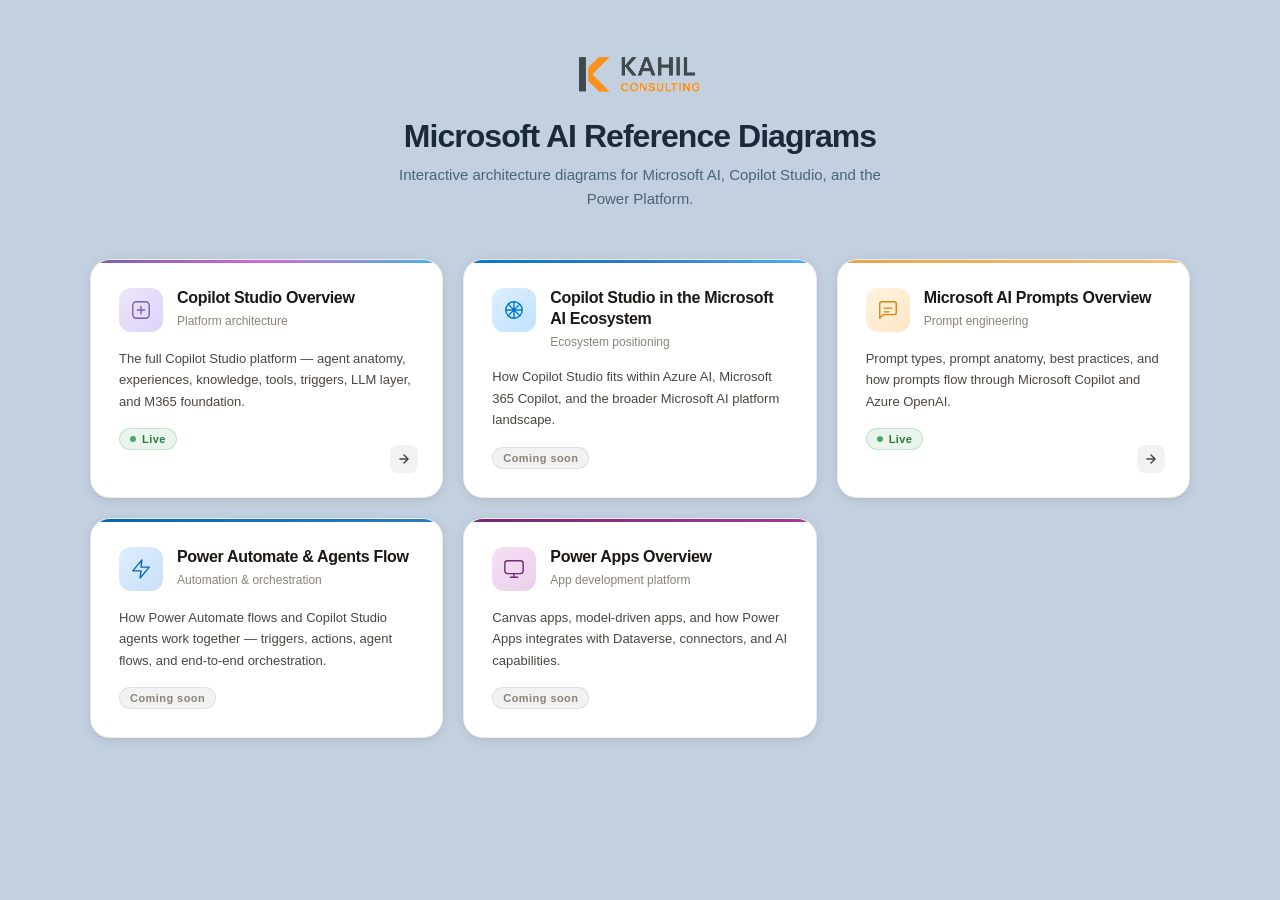
==== index.html @ 8d04fe85 "Changes to diagrams" ====
<!DOCTYPE html>
<html lang="en">
<head>
<meta charset="UTF-8">
<meta name="viewport" content="width=device-width, initial-scale=1.0">
<title>Microsoft AI Diagrams</title>
<style>
*{margin:0;padding:0;box-sizing:border-box}
html,body{min-height:100vh;background:#c2d0e0;font-family:'Segoe UI',sans-serif}
body{padding:48px 40px 64px}

/* ── Header ── */
.header{text-align:center;margin-bottom:48px}
.header-logo{height:52px;width:auto;margin-bottom:18px;display:block;margin-left:auto;margin-right:auto}
.header h1{font-size:32px;font-weight:700;color:#1a2a38;letter-spacing:-0.03em;margin-bottom:8px}
.header p{font-size:15px;color:#4a6478;max-width:520px;margin:0 auto;line-height:1.6}

/* ── Grid ── */
.grid{display:grid;grid-template-columns:repeat(auto-fill,minmax(300px,1fr));gap:20px;max-width:1100px;margin:0 auto}

/* ── Card base ── */
.card{background:#fff;border-radius:20px;border:1px solid rgba(0,0,0,0.07);padding:28px;display:flex;flex-direction:column;gap:16px;box-shadow:0 2px 12px rgba(0,0,0,0.08),0 1px 3px rgba(0,0,0,0.05);transition:transform 0.18s,box-shadow 0.18s;position:relative;overflow:hidden}
.card::before{content:'';position:absolute;top:0;left:0;right:0;height:3px;border-radius:20px 20px 0 0}

/* Live cards are clickable */
.card.live{cursor:pointer;text-decoration:none;color:inherit;display:flex}
.card.live:hover{transform:translateY(-3px);box-shadow:0 8px 28px rgba(0,0,0,0.14),0 2px 6px rgba(0,0,0,0.08)}
.card.live:active{transform:translateY(-1px)}

/* ── Accent colours per card ── */
.card.copilot-studio::before{background:linear-gradient(90deg,#7b5ea7,#c96dd8,#43b4e4)}
.card.ai-ecosystem::before{background:linear-gradient(90deg,#0078d4,#2b7dc2,#50b0f0)}
.card.prompts::before{background:linear-gradient(90deg,#e8a44c,#f0c078)}
.card.power-automate::before{background:linear-gradient(90deg,#0066b8,#2b7dc2)}
.card.power-apps::before{background:linear-gradient(90deg,#742774,#9a3f9a)}

/* ── Card icon ── */
.card-icon{width:44px;height:44px;border-radius:12px;display:flex;align-items:center;justify-content:center;flex-shrink:0}
.card-icon svg{width:22px;height:22px}
.card.copilot-studio .card-icon{background:linear-gradient(135deg,#ede5f8,#ddd3fa)}
.card.copilot-studio .card-icon svg{color:#7b5ea7}
.card.ai-ecosystem .card-icon{background:linear-gradient(135deg,#ddf0ff,#c0e0ff)}
.card.ai-ecosystem .card-icon svg{color:#0078d4}
.card.prompts .card-icon{background:linear-gradient(135deg,#fef3e2,#fde6c4)}
.card.prompts .card-icon svg{color:#d4880f}
.card.power-automate .card-icon{background:linear-gradient(135deg,#deeeff,#c8dff8)}
.card.power-automate .card-icon svg{color:#0066b8}
.card.power-apps .card-icon{background:linear-gradient(135deg,#f5e0f5,#ead0ea)}
.card.power-apps .card-icon svg{color:#742774}

/* ── Card content ── */
.card-top{display:flex;align-items:flex-start;gap:14px}
.card-meta{flex:1}
.card-title{font-size:16px;font-weight:700;color:#1a1714;letter-spacing:-0.02em;line-height:1.3;margin-bottom:4px}
.card-sub{font-size:12px;color:#8a8477;font-weight:400;line-height:1.4}
.card-desc{font-size:13px;color:#4a4540;line-height:1.65}

/* ── Status badge ── */
.badge{display:inline-flex;align-items:center;gap:6px;padding:4px 10px;border-radius:20px;font-size:11px;font-weight:700;letter-spacing:0.04em;width:fit-content}
.badge.live{background:rgba(76,168,96,0.12);color:#2d7a3d;border:1px solid rgba(76,168,96,0.25)}
.badge.live::before{content:'';width:6px;height:6px;border-radius:50%;background:#4ca860;display:inline-block}
.badge.soon{background:rgba(0,0,0,0.05);color:#8a8477;border:1px solid rgba(0,0,0,0.08)}

/* ── Arrow for live cards ── */
.card-arrow{position:absolute;bottom:24px;right:24px;width:28px;height:28px;border-radius:8px;background:rgba(0,0,0,0.05);display:flex;align-items:center;justify-content:center;transition:background 0.15s}
.card.live:hover .card-arrow{background:rgba(0,0,0,0.1)}
.card-arrow svg{width:14px;height:14px;color:#4a4540}

@media(max-width:640px){
  body{padding:32px 20px 48px}
  .header h1{font-size:24px}
  .grid{grid-template-columns:1fr}
}
</style>
</head>
<body>

<div class="header">
  <img class="header-logo" src="shared/images/KahilConsulting-logo.png" alt="Kahil Consulting">
  <h1>Microsoft AI Reference Diagrams</h1>
  <p>Interactive architecture diagrams for Microsoft AI, Copilot Studio, and the Power Platform.</p>
</div>

<div class="grid">

  <!-- 1. Copilot Studio Overview — LIVE -->
  <a class="card live copilot-studio" href="Copilot Studio Overview Diagram.html">
    <div class="card-top">
      <div class="card-icon">
        <svg viewBox="0 0 24 24" fill="none" stroke="currentColor" stroke-width="1.5" stroke-linecap="round" stroke-linejoin="round"><rect x="3" y="3" width="18" height="18" rx="4"/><path d="M8 12h8M12 8v8"/></svg>
      </div>
      <div class="card-meta">
        <div class="card-title">Copilot Studio Overview</div>
        <div class="card-sub">Platform architecture</div>
      </div>
    </div>
    <div class="card-desc">The full Copilot Studio platform — agent anatomy, experiences, knowledge, tools, triggers, LLM layer, and M365 foundation.</div>
    <div class="badge live">Live</div>
    <div class="card-arrow">
      <svg viewBox="0 0 24 24" fill="none" stroke="currentColor" stroke-width="2.5" stroke-linecap="round" stroke-linejoin="round"><path d="M5 12h14M12 5l7 7-7 7"/></svg>
    </div>
  </a>

  <!-- 2. Copilot Studio in the Microsoft AI Ecosystem — Coming Soon -->
  <div class="card ai-ecosystem">
    <div class="card-top">
      <div class="card-icon">
        <svg viewBox="0 0 24 24" fill="none" stroke="currentColor" stroke-width="1.5" stroke-linecap="round" stroke-linejoin="round"><circle cx="12" cy="12" r="9"/><path d="M12 3v18M3 12h18M5.6 5.6l12.8 12.8M18.4 5.6L5.6 18.4"/></svg>
      </div>
      <div class="card-meta">
        <div class="card-title">Copilot Studio in the Microsoft AI Ecosystem</div>
        <div class="card-sub">Ecosystem positioning</div>
      </div>
    </div>
    <div class="card-desc">How Copilot Studio fits within Azure AI, Microsoft 365 Copilot, and the broader Microsoft AI platform landscape.</div>
    <div class="badge soon">Coming soon</div>
  </div>

  <!-- 3. Microsoft AI Prompts Overview — LIVE -->
  <a class="card live prompts" href="AI Prompts Overview Diagram.html">
    <div class="card-top">
      <div class="card-icon">
        <svg viewBox="0 0 24 24" fill="none" stroke="currentColor" stroke-width="1.5" stroke-linecap="round" stroke-linejoin="round"><path d="M21 15a2 2 0 0 1-2 2H7l-4 4V5a2 2 0 0 1 2-2h14a2 2 0 0 1 2 2z"/><path d="M8 10h8M8 14h5"/></svg>
      </div>
      <div class="card-meta">
        <div class="card-title">Microsoft AI Prompts Overview</div>
        <div class="card-sub">Prompt engineering</div>
      </div>
    </div>
    <div class="card-desc">Prompt types, prompt anatomy, best practices, and how prompts flow through Microsoft Copilot and Azure OpenAI.</div>
    <div class="badge live">Live</div>
    <div class="card-arrow">
      <svg viewBox="0 0 24 24" fill="none" stroke="currentColor" stroke-width="2.5" stroke-linecap="round" stroke-linejoin="round"><path d="M5 12h14M12 5l7 7-7 7"/></svg>
    </div>
  </a>

  <!-- 4. Power Automate and Agents Flow — Coming Soon -->
  <div class="card power-automate">
    <div class="card-top">
      <div class="card-icon">
        <svg viewBox="0 0 24 24" fill="none" stroke="currentColor" stroke-width="1.5" stroke-linecap="round" stroke-linejoin="round"><path d="M13 2L3 14h9l-1 8 10-12h-9l1-8z"/></svg>
      </div>
      <div class="card-meta">
        <div class="card-title">Power Automate &amp; Agents Flow</div>
        <div class="card-sub">Automation &amp; orchestration</div>
      </div>
    </div>
    <div class="card-desc">How Power Automate flows and Copilot Studio agents work together — triggers, actions, agent flows, and end-to-end orchestration.</div>
    <div class="badge soon">Coming soon</div>
  </div>

  <!-- 5. Power Apps Overview — Coming Soon -->
  <div class="card power-apps">
    <div class="card-top">
      <div class="card-icon">
        <svg viewBox="0 0 24 24" fill="none" stroke="currentColor" stroke-width="1.5" stroke-linecap="round" stroke-linejoin="round"><rect x="2" y="3" width="20" height="14" rx="3"/><path d="M8 21h8M12 17v4"/></svg>
      </div>
      <div class="card-meta">
        <div class="card-title">Power Apps Overview</div>
        <div class="card-sub">App development platform</div>
      </div>
    </div>
    <div class="card-desc">Canvas apps, model-driven apps, and how Power Apps integrates with Dataverse, connectors, and AI capabilities.</div>
    <div class="badge soon">Coming soon</div>
  </div>

</div>
</body>
</html>
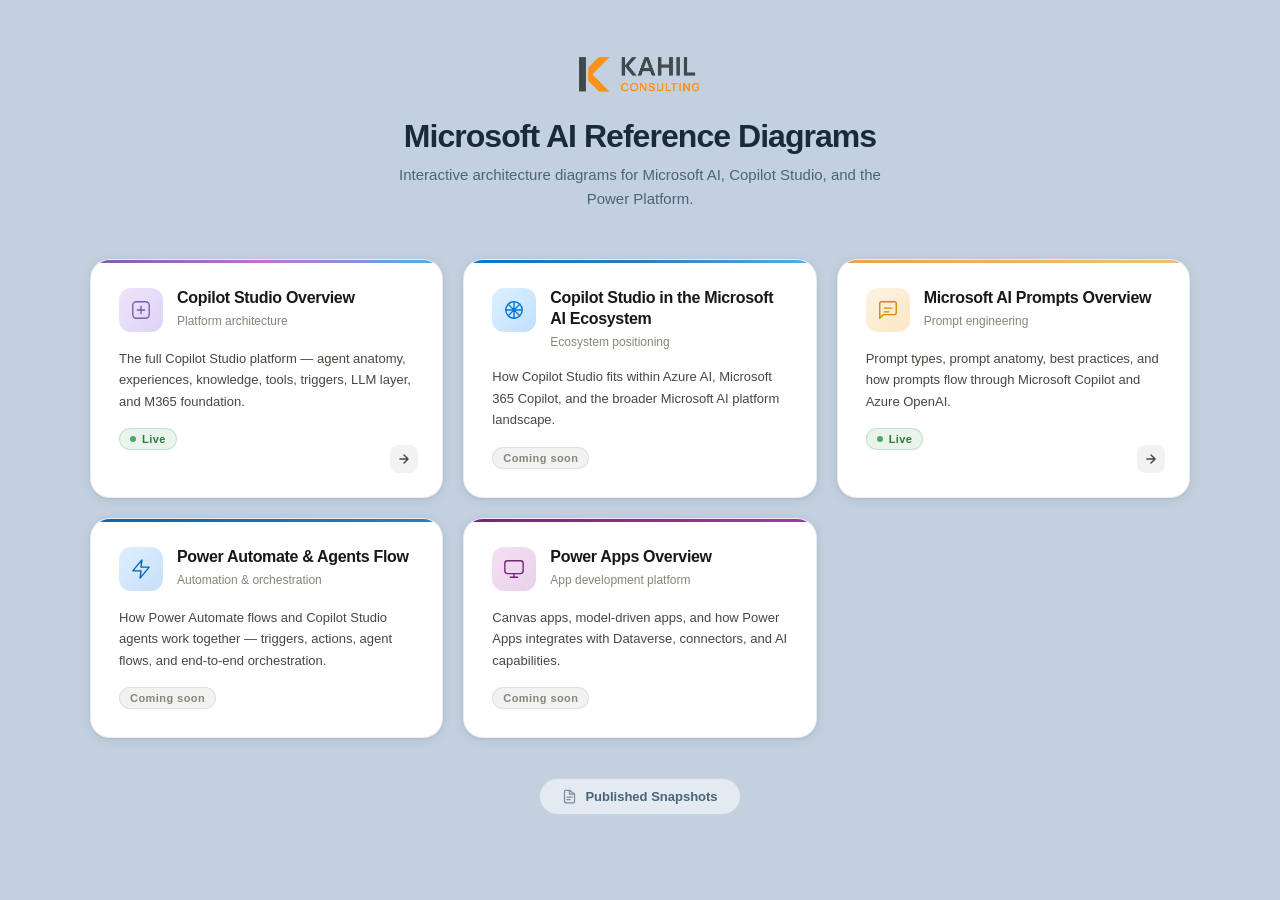
==== commit 6e5566d6: "Published button" ====
--- a/index.html
+++ b/index.html
@@ -65,6 +65,12 @@
 .card-arrow{position:absolute;bottom:24px;right:24px;width:28px;height:28px;border-radius:8px;background:rgba(0,0,0,0.05);display:flex;align-items:center;justify-content:center;transition:background 0.15s}
 .card.live:hover .card-arrow{background:rgba(0,0,0,0.1)}
 .card-arrow svg{width:14px;height:14px;color:#4a4540}
+
+/* ── Footer ── */
+.footer{text-align:center;margin-top:40px}
+.footer-btn{display:inline-flex;align-items:center;gap:8px;padding:10px 22px;border-radius:20px;background:rgba(255,255,255,0.55);border:1px solid rgba(0,0,0,0.1);font-family:'Segoe UI',sans-serif;font-size:13px;font-weight:600;color:#4a6478;text-decoration:none;transition:background 0.15s,box-shadow 0.15s}
+.footer-btn:hover{background:rgba(255,255,255,0.85);box-shadow:0 2px 10px rgba(0,0,0,0.1)}
+.footer-btn svg{width:15px;height:15px;opacity:0.7}
 
 @media(max-width:640px){
   body{padding:32px 20px 48px}
@@ -165,5 +171,13 @@
   </div>
 
 </div>
+
+<div class="footer">
+  <a class="footer-btn" href="published/index.html">
+    <svg viewBox="0 0 24 24" fill="none" stroke="currentColor" stroke-width="2" stroke-linecap="round" stroke-linejoin="round"><path d="M12 2H6a2 2 0 0 0-2 2v16a2 2 0 0 0 2 2h12a2 2 0 0 0 2-2V8z"/><polyline points="12 2 12 8 18 8"/><line x1="8" y1="13" x2="16" y2="13"/><line x1="8" y1="17" x2="13" y2="17"/></svg>
+    Published Snapshots
+  </a>
+</div>
+
 </body>
 </html>
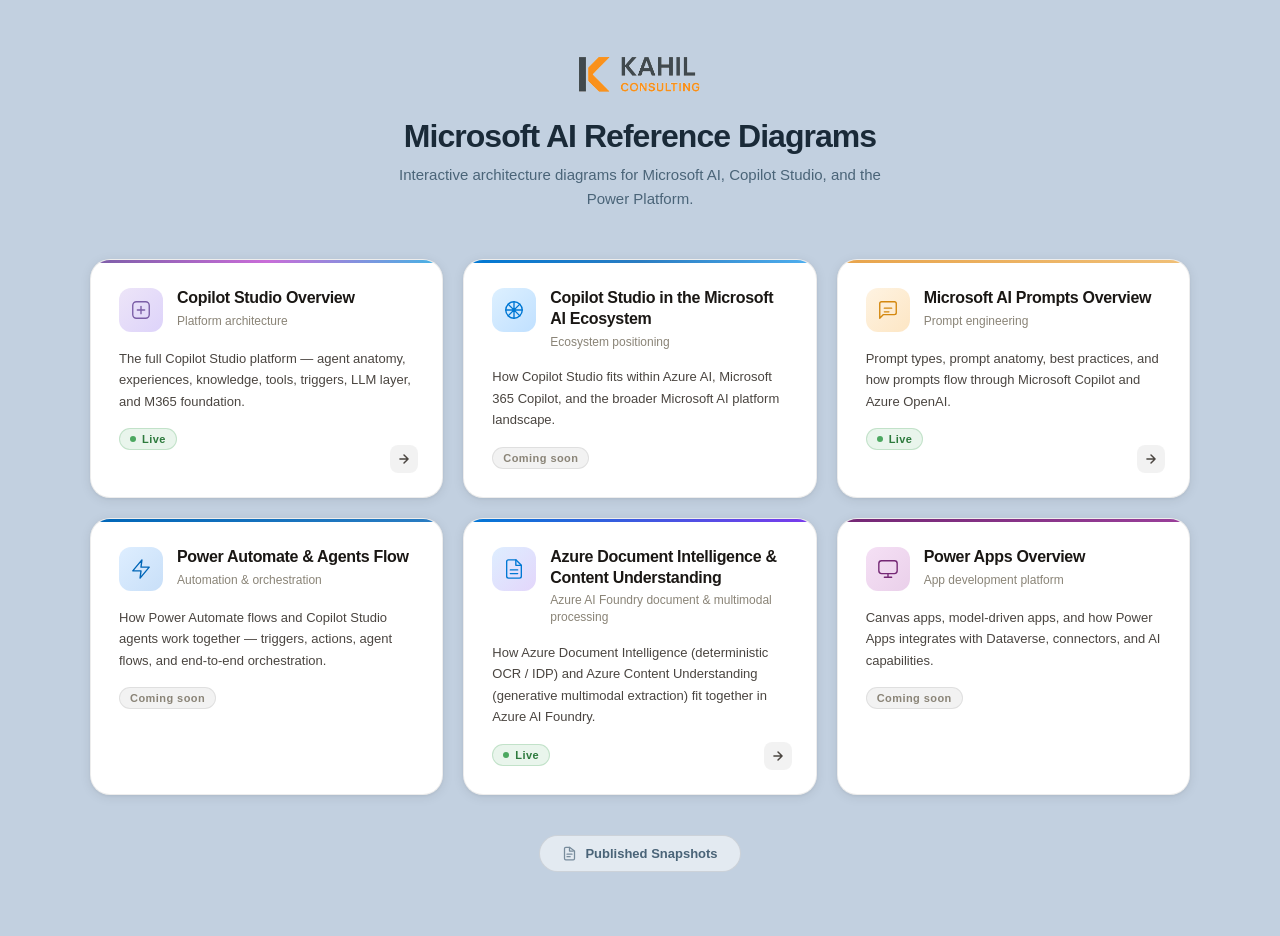
==== commit 22b60b87: "Document Intelligence and Content Understanding Overview Diagram updates" ====
--- a/index.html
+++ b/index.html
@@ -33,6 +33,7 @@
 .card.prompts::before{background:linear-gradient(90deg,#e8a44c,#f0c078)}
 .card.power-automate::before{background:linear-gradient(90deg,#0066b8,#2b7dc2)}
 .card.power-apps::before{background:linear-gradient(90deg,#742774,#9a3f9a)}
+.card.doc-intel::before{background:linear-gradient(90deg,#0078d4,#7c3aed)}
 
 /* ── Card icon ── */
 .card-icon{width:44px;height:44px;border-radius:12px;display:flex;align-items:center;justify-content:center;flex-shrink:0}
@@ -47,6 +48,8 @@
 .card.power-automate .card-icon svg{color:#0066b8}
 .card.power-apps .card-icon{background:linear-gradient(135deg,#f5e0f5,#ead0ea)}
 .card.power-apps .card-icon svg{color:#742774}
+.card.doc-intel .card-icon{background:linear-gradient(135deg,#deeeff,#e3d6fb)}
+.card.doc-intel .card-icon svg{color:#0078d4}
 
 /* ── Card content ── */
 .card-top{display:flex;align-items:flex-start;gap:14px}
@@ -155,6 +158,24 @@
     <div class="badge soon">Coming soon</div>
   </div>
 
+  <!-- 6. Azure Document Intelligence & Content Understanding — LIVE -->
+  <a class="card live doc-intel" href="Azure Document Intelligence and Content Understanding Overview Diagram.html">
+    <div class="card-top">
+      <div class="card-icon">
+        <svg viewBox="0 0 24 24" fill="none" stroke="currentColor" stroke-width="1.5" stroke-linecap="round" stroke-linejoin="round"><path d="M14 2H6a2 2 0 0 0-2 2v16a2 2 0 0 0 2 2h12a2 2 0 0 0 2-2V8z"/><polyline points="14 2 14 8 20 8"/><line x1="8" y1="13" x2="16" y2="13"/><line x1="8" y1="17" x2="16" y2="17"/></svg>
+      </div>
+      <div class="card-meta">
+        <div class="card-title">Azure Document Intelligence &amp; Content Understanding</div>
+        <div class="card-sub">Azure AI Foundry document &amp; multimodal processing</div>
+      </div>
+    </div>
+    <div class="card-desc">How Azure Document Intelligence (deterministic OCR / IDP) and Azure Content Understanding (generative multimodal extraction) fit together in Azure AI Foundry.</div>
+    <div class="badge live">Live</div>
+    <div class="card-arrow">
+      <svg viewBox="0 0 24 24" fill="none" stroke="currentColor" stroke-width="2.5" stroke-linecap="round" stroke-linejoin="round"><path d="M5 12h14M12 5l7 7-7 7"/></svg>
+    </div>
+  </a>
+
   <!-- 5. Power Apps Overview — Coming Soon -->
   <div class="card power-apps">
     <div class="card-top">
